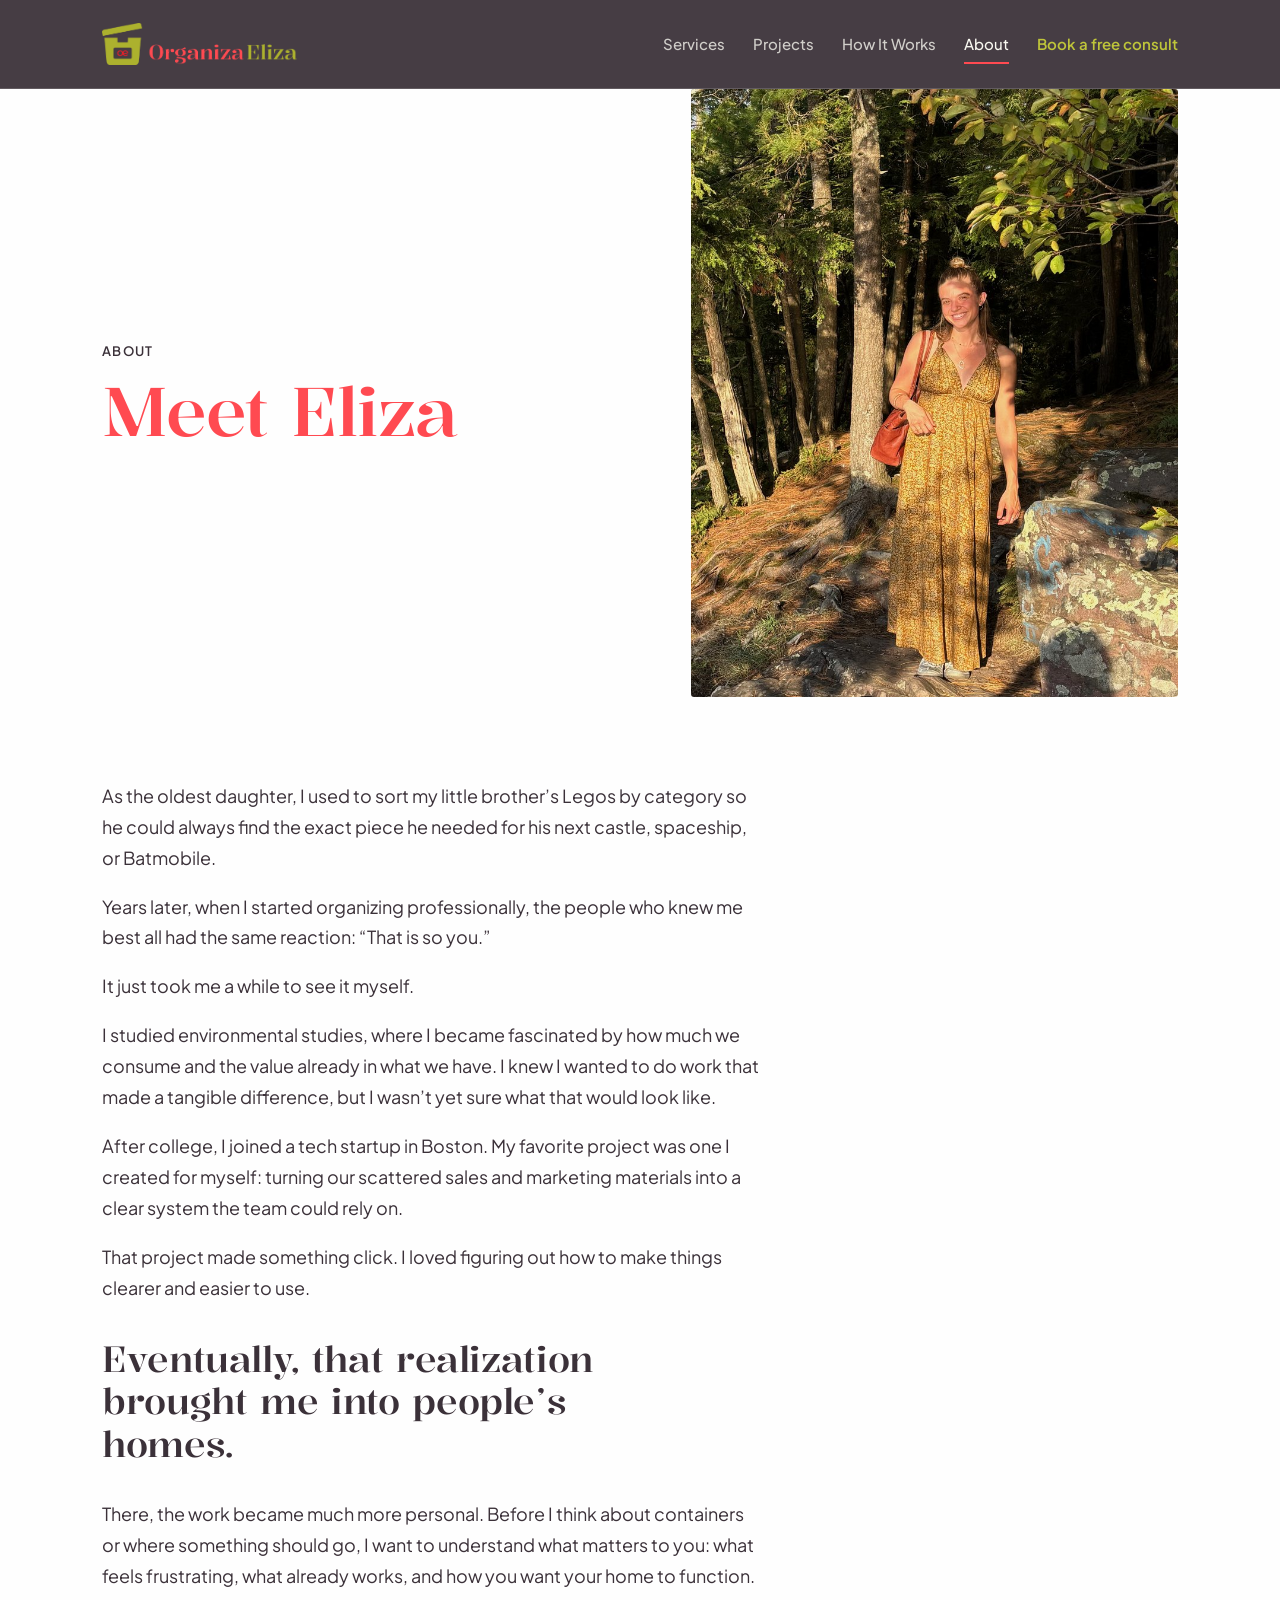
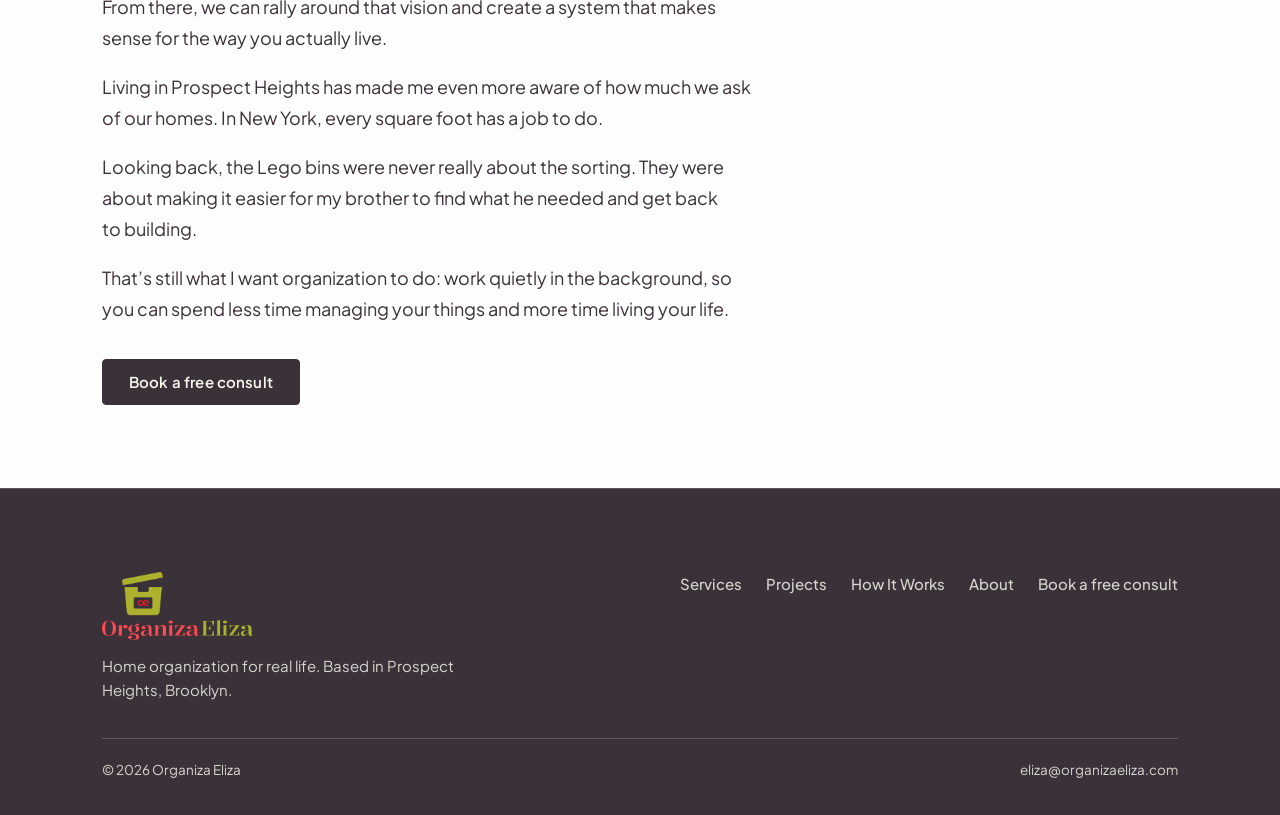
==== about.html @ d4660f4a "Add files via upload" ====
<!DOCTYPE html>
<html lang="en">
<head>
<meta charset="UTF-8">
<meta name="viewport" content="width=device-width, initial-scale=1.0">
<title>About Eliza · Organiza Eliza</title>
<meta name="description" content="The story behind Organiza Eliza, a Brooklyn organizer who helps homes feel easier to live in.">
<meta name="theme-color" content="#3b3139">
<link rel="icon" href="mark-color.png" type="image/png">
<link rel="preconnect" href="https://fonts.googleapis.com">
<link rel="preconnect" href="https://fonts.gstatic.com" crossorigin>
<link href="https://fonts.googleapis.com/css2?family=Kalnia:wght@100..700&family=Plus+Jakarta+Sans:wght@200..800&display=swap" rel="stylesheet">
<style>
*,*::before,*::after{box-sizing:border-box;margin:0;padding:0}
:root{
  /* ---------- PALETTE (Aug 2026 rebrand) ---------- */
  --white:#fefefe;                    /* main page background */
  --cream:#f9f9f1;                    /* text-heavy section bg; light text on dark */
  --plum:#3b3139;                     /* PRIMARY dark: nav, footer, bands, headings, body */
  --plum-2:#2c242a;                   /* darker plum, hovers */
  --forest:#2f4739;                   /* alternate dark, available - unused by default */
  --red:#ff4a51;                      /* accent: underlines, .h1 display, emphasis */
  --pea:#bfc53a;                      /* FILL ONLY - fails contrast as text on light */
  --ink:#3b3139;                      /* body text (same as plum) */
  --muted:rgba(59,49,57,0.70);        /* secondary text - 0.70 min to stay AA on white */
  --rule:rgba(59,49,57,0.14);
  --on-dark:#f9f9f1;                  /* text on plum/forest */
  --on-dark-soft:rgba(249,249,241,0.82);
  --slate:#6878A0;                    /* focus ring on light bg only - not a brand color */
  --nav-logo-h:clamp(32px,4.2vw,42px); --nav-bar-h:clamp(64px,7.5vw,88px); --footer-logo-h:clamp(56px,7vw,68px);
  /* type tokens */
  --font:'Plus Jakarta Sans','Helvetica Neue',Helvetica,Arial,sans-serif;
  --display:'Kalnia',Georgia,'Times New Roman',serif;
  --display-weight:500;
  /* grid + spacing */
  --maxw:1180px; --pad:clamp(26px,4.2vw,52px);
  --section:clamp(48px,6.5vw,88px); --measure:64ch;
  --edge:calc(max((100vw - 1180px)/2, 0px) + var(--pad));
  /* text-width hierarchy */
  --w-lede:740px; --w-body:660px; --w-pov:920px;
}
html{scroll-behavior:smooth;-webkit-text-size-adjust:100%}
body{background:var(--white);color:var(--ink);font-family:var(--font);font-weight:400;
  font-size:17px;line-height:1.6;-webkit-font-smoothing:antialiased}
img{max-width:100%;display:block}
a{color:inherit;text-decoration:none}
h1,h2,h3,h4{font-family:var(--display);color:var(--plum);font-weight:500;line-height:1.1}
strong{font-weight:600}
em{font-style:italic}

.wrap{width:100%;max-width:var(--maxw);margin:0 auto;padding:0 var(--pad)}

/* type scale */
.h1{font-family:var(--display);font-weight:500;color:var(--red);
  font-size:clamp(42px,5.4vw,68px);line-height:1.02;letter-spacing:-0.015em;text-wrap:balance}
.h2{font-family:var(--display);font-weight:500;color:var(--plum);
  font-size:clamp(30px,3.4vw,40px);line-height:1.08;letter-spacing:-0.01em;text-wrap:balance}
.h3{font-family:var(--display);font-weight:500;color:var(--plum);
  font-size:clamp(20px,1.8vw,23px);line-height:1.25}
.lead{font-family:var(--font);font-size:clamp(18px,1.8vw,21px);line-height:1.55;color:rgba(59,49,57,0.82)}
.body{font-size:17px;line-height:1.62}
.small{font-size:13.5px}
.muted{color:var(--muted)}
.kicker{font-family:var(--font);font-weight:600;font-size:13px;letter-spacing:0.1em;
  text-transform:uppercase;color:var(--plum)}
p+p{margin-top:14px}

/* sections + bands */
.sec{padding:var(--section) 0}
.sec-tight{padding:calc(var(--section)*0.6) 0}
.page-head{padding:calc(var(--section)*0.85) 0 0}
.page-head .h1{max-width:18ch;margin-bottom:16px}
.page-head p{max-width:var(--w-lede);color:rgba(59,49,57,0.82);text-wrap:pretty}
.lead{text-wrap:pretty}
.band-sand{background:var(--cream);color:var(--ink)}
.band-olive{background:var(--plum);color:var(--on-dark)}
.band-olive :is(h1,h2,h3,h4,.h1,.h2,.h3){color:var(--on-dark)}
.band-olive .kicker{color:var(--cream)}
.band-olive .lead,.band-olive p{color:var(--on-dark-soft)}
.rule{height:1px;background:var(--rule);border:0}
.sec-head{display:flex;justify-content:space-between;align-items:flex-end;gap:20px;flex-wrap:wrap;margin-bottom:28px}
.more{margin-top:28px}

/* buttons - one system */
.btn{display:inline-flex;align-items:center;justify-content:center;gap:.5em;
  background:var(--plum);color:var(--cream);font-family:var(--font);font-weight:600;font-size:15px;
  line-height:1;min-height:46px;padding:0 26px;border:1px solid var(--plum);border-radius:4px;
  letter-spacing:.01em;cursor:pointer;transition:background .18s ease,border-color .18s ease}
.btn:hover{background:var(--plum-2);border-color:var(--plum-2)}
.band-olive .btn{background:var(--cream);color:var(--plum);border-color:var(--cream)}
.band-olive .btn:hover{background:var(--pea);border-color:var(--pea)}

/* secondary links - one clear treatment */
.textlink,.arrow{display:inline-flex;align-items:center;gap:.4em;font-family:var(--font);font-weight:600;
  color:var(--plum);padding:6px 1px 3px;border-bottom:2px solid rgba(59,49,57,0.5);
  transition:border-color .18s ease,gap .18s ease}
.textlink:hover,.arrow:hover{border-bottom-color:var(--plum)}
.arrow:hover{gap:.62em}
.band-olive .textlink,.band-olive .arrow{color:var(--cream);border-bottom-color:rgba(249,249,241,0.65)}
.band-olive .textlink:hover,.band-olive .arrow:hover{border-bottom-color:var(--cream)}

/* focus states (not color-only) */
a:focus-visible,button:focus-visible,summary:focus-visible,.btn:focus-visible{
  outline:2px solid var(--slate);outline-offset:2px;border-radius:2px}
.site-header a:focus-visible,.site-header button:focus-visible{outline-color:var(--cream)}

/* header / nav */
.site-header{position:sticky;top:0;z-index:60;background:rgba(59,49,57,0.94);
  backdrop-filter:blur(8px);border-bottom:1px solid rgba(249,249,241,0.16);
  transition:box-shadow .25s ease,background-color .25s ease,border-color .25s ease}
.site-header.scrolled{background:rgba(59,49,57,0.99);border-bottom-color:rgba(249,249,241,0.24);
  box-shadow:0 1px 12px rgba(20,16,19,0.28)}
.nav-in{display:flex;align-items:center;justify-content:space-between;gap:20px;
  min-height:max(var(--nav-bar-h), calc(var(--nav-logo-h) + 20px));padding:10px var(--pad)}
.brand{display:flex;align-items:center;gap:11px}
.emark{display:block}
.brand .emark{height:24px;width:auto}
.brand .logo-lockup{display:block;height:var(--nav-logo-h);width:auto}
.brand-name{font-family:var(--font);font-weight:600;font-size:16px;letter-spacing:.01em;color:var(--ink)}
.nav{display:flex;align-items:center;gap:28px}
.nav a{font-family:var(--font);font-weight:500;font-size:15px;color:rgba(249,249,241,0.78);
  position:relative;padding:6px 0}
.nav a:hover{color:var(--cream)}
.nav a[aria-current="page"]{color:var(--cream)}
.nav a[aria-current="page"]::after{content:"";position:absolute;left:0;right:0;bottom:-2px;height:2px;background:var(--red)}
.nav .book{color:var(--pea);font-weight:600}
.nav .book:hover{text-decoration:underline;text-underline-offset:3px}
.nav-toggle{display:none;background:none;border:0;font-size:24px;line-height:1;color:var(--cream);
  cursor:pointer;width:44px;height:44px;align-items:center;justify-content:center}

/* footer */
.site-footer{background:var(--plum);color:var(--on-dark);padding:var(--section) 0 34px;
  border-top:1px solid rgba(249,249,241,0.18)}
.foot-top{display:flex;justify-content:space-between;gap:32px;flex-wrap:wrap;align-items:flex-start}
.foot-brand{display:flex;align-items:center;gap:12px}
.foot-brand .foot-logo{display:block;height:var(--footer-logo-h);width:auto}
.foot-brand .brand-name{color:var(--on-dark);font-size:18px}
.foot-tag{margin-top:14px;color:var(--on-dark-soft);font-size:15px;max-width:34ch}
.foot-links{display:flex;flex-wrap:wrap;gap:8px 24px}
.foot-links a{color:var(--on-dark-soft);font-size:15px;font-weight:500}
.foot-links a:hover{color:var(--white)}
.foot-bottom{display:flex;justify-content:space-between;gap:16px;flex-wrap:wrap;margin-top:36px;padding-top:20px;
  border-top:1px solid rgba(249,249,241,0.2);font-size:13.5px;color:var(--on-dark-soft)}

/* ---- hero (full-bleed image) ---- */
.hero{display:grid;grid-template-columns:1.05fr 0.95fr;align-items:stretch;gap:0}
.hero-copy{align-self:center;max-width:calc(490px + var(--edge));padding:clamp(44px,6vw,84px) clamp(28px,4vw,56px) clamp(44px,6vw,84px) var(--edge)}
.hero-copy .h1{margin-bottom:20px}
.hero-copy .lead{margin-bottom:28px;max-width:34ch}
.hero-actions{display:flex;align-items:center;gap:24px;flex-wrap:wrap;margin-bottom:26px}
.hero-media{position:relative;min-height:clamp(420px,50vw,600px);margin:0}
.hero-media img{position:absolute;inset:0;width:100%;height:100%;object-fit:cover;border-radius:0}
.hero-util{font-size:13.5px;color:var(--muted);letter-spacing:.01em}

/* ---- home services cards ---- */
.cards4{display:grid;grid-template-columns:repeat(4,1fr);gap:20px}
.cards4 .card{background:var(--cream);border-radius:4px;padding:24px 22px}
.cards4 .card h3{color:var(--plum);font-family:var(--font);font-weight:700;font-size:17px;line-height:1.25;margin-bottom:8px}
.cards4 .card p{font-size:14px;line-height:1.5;color:rgba(59,49,57,0.82)}
@media(max-width:820px){.cards4{grid-template-columns:1fr 1fr}}
@media(max-width:520px){.cards4{grid-template-columns:1fr}}

/* ---- POV ---- */
.pov-sec{padding:clamp(40px,5vw,62px) 0}
.pov-statement{font-family:var(--display);font-weight:500;color:var(--cream);
  font-size:clamp(20px,2.2vw,27px);line-height:1.32;letter-spacing:-0.01em;max-width:820px}
.pov-accent{font-family:var(--display);font-style:italic;font-weight:500;color:var(--red);
  font-size:clamp(23px,2.5vw,31px);line-height:1.15;letter-spacing:-0.01em;margin:clamp(15px,2vw,24px) 0}
.pov-body{margin-top:0;max-width:640px;color:var(--cream);font-size:clamp(15px,1.3vw,17px);line-height:1.55}
.band-olive .pov-statement,.band-olive .pov-body{color:var(--cream)}
.band-olive .pov-accent{color:var(--red)}
@media(max-width:640px){.pov-sec{padding:clamp(40px,10vw,52px) 0}}

/* ---- recent projects grid ---- */
.pgrid{display:grid;grid-template-columns:repeat(3,1fr);gap:24px}
.pgrid figure{margin:0}
.pgrid img{width:100%;aspect-ratio:1/1;object-fit:cover;border-radius:2px}
.pgrid figcaption{font-size:13px;color:var(--muted);margin-top:8px}
@media(max-width:560px){.pgrid{grid-template-columns:1fr;gap:16px}}

/* ---- process preview (thin rules, no cards) ---- */
.phases{display:grid;grid-template-columns:repeat(4,1fr);gap:24px}
.phase{border-top:1px solid var(--rule);padding-top:16px}
.phase .pnum{font-family:var(--display);font-size:30px;color:var(--plum);line-height:1;display:block;margin-bottom:10px}
.phase h3{font-family:var(--font);font-size:16px;font-weight:700;color:var(--ink);margin-bottom:6px}
.phase p{font-size:14px;color:rgba(59,49,57,0.78);line-height:1.5}
@media(max-width:820px){.phases{grid-template-columns:1fr 1fr;gap:28px}}
@media(max-width:520px){.phases{grid-template-columns:1fr}}

/* ---- about teaser (home) ---- */
.about-t{display:grid;grid-template-columns:0.85fr 1.15fr;gap:clamp(28px,4vw,52px);align-items:center}
.about-t .portrait img{width:100%;aspect-ratio:4/5;object-fit:cover;border-radius:2px}
@media(max-width:720px){.about-t{grid-template-columns:1fr;gap:24px}}

/* ---- testimonial marquee (float-by, hover/focus to pause) ---- */
.marquee{overflow:hidden;margin-top:22px}
.marquee-track{display:flex;width:max-content;animation:marquee 78s linear infinite;will-change:transform}
.marquee:hover .marquee-track,.marquee:focus-within .marquee-track,.marquee:focus .marquee-track{animation-play-state:paused}
@keyframes marquee{from{transform:translateX(0)}to{transform:translateX(-50%)}}
.tcard{flex:0 0 330px;width:330px;margin-right:20px;background:var(--white);border:1px solid rgba(59,49,57,0.08);border-radius:4px;padding:24px}
.tcard blockquote{font-family:var(--display);font-weight:500;color:var(--ink);font-size:18.5px;line-height:1.36;letter-spacing:-0.005em}
.tcard .who{margin-top:14px;font-family:var(--font);font-size:12.5px;font-weight:600;letter-spacing:.06em;text-transform:uppercase;color:rgba(59,49,57,0.74)}
.marquee:focus-visible{outline:2px solid var(--slate);outline-offset:2px}
@media (prefers-reduced-motion: reduce){.marquee{overflow-x:auto}.marquee-track{animation:none}}

/* ---- CTA finale ---- */
.finale{display:grid;grid-template-columns:1.2fr auto;gap:28px;align-items:center}
.finale .h2{margin:0;max-width:20ch}
.finale-side{justify-self:end}
@media(max-width:640px){.finale{grid-template-columns:1fr;gap:22px}.finale-side{justify-self:start}}

/* ---- how it works: one unified process (phase rows, thin rules, no cards, no step numbers) ---- */
.process{margin-top:8px}
.phase-row{display:grid;grid-template-columns:210px 1fr;gap:clamp(24px,4vw,60px);
  padding:clamp(30px,3.6vw,46px) 0;border-top:1px solid var(--rule)}
.phase-row:first-child{border-top:0;padding-top:clamp(4px,1vw,10px)}
.phase-n{display:block;font-family:var(--font);font-weight:600;font-size:12.5px;
  letter-spacing:.1em;text-transform:uppercase;color:var(--plum);margin-bottom:8px}
.phase-title{display:block;font-family:var(--display);font-weight:500;color:var(--plum);
  font-size:clamp(21px,1.9vw,25px);line-height:1.12;letter-spacing:-0.01em;text-wrap:balance}
.phase-steps{display:grid;grid-template-columns:1fr;gap:clamp(24px,3vw,38px);align-items:start}
.phase-steps.two{grid-template-columns:1fr 1fr;gap:clamp(24px,3vw,38px)}
.pstep h3{font-family:var(--font);font-size:19px;font-weight:700;color:var(--ink);margin-bottom:4px;line-height:1.28}
.pstep .sub{font-size:12.5px;font-weight:600;letter-spacing:.06em;text-transform:uppercase;color:var(--plum);margin:2px 0 12px}
.pstep p{color:rgba(59,49,57,0.82);font-size:16px;line-height:1.6;max-width:60ch;text-wrap:pretty}
.pstep p+p{margin-top:12px}
.pstep ul{margin:12px 0 0;padding:0}
.pstep ul li{list-style:none;padding:3px 0 3px 18px;position:relative;font-size:15.5px}
.pstep ul li::before{content:"";position:absolute;left:0;top:14px;width:8px;height:2px;background:var(--plum)}
@media(max-width:760px){
  .phase-row{grid-template-columns:1fr;gap:16px;padding:clamp(26px,7vw,34px) 0}
  .phase-steps.two{grid-template-columns:1fr;gap:26px}
}

/* ---- FAQ accordion ---- */
.faq{max-width:760px}
.faq details{border-top:1px solid var(--rule)}
.faq details:last-of-type{border-bottom:1px solid var(--rule)}
.faq summary{list-style:none;cursor:pointer;padding:20px 0;font-family:var(--font);font-weight:600;font-size:18px;
  color:var(--ink);display:flex;justify-content:space-between;align-items:center;gap:20px}
.faq summary::-webkit-details-marker{display:none}
.faq summary .pm{color:var(--plum);font-weight:400;font-size:24px;line-height:1;flex:0 0 auto;transition:transform .18s}
.faq details[open] summary .pm{transform:rotate(45deg)}
.faq .ans{color:rgba(59,49,57,0.82);padding:0 0 20px;max-width:64ch}
.faq .ans p+p{margin-top:12px}

/* ---- services page cards ---- */
.svc-cards{display:grid;grid-template-columns:1fr 1fr;gap:22px;align-items:start}
.scard{background:var(--cream);border-radius:4px;padding:clamp(24px,3vw,34px)}
.scard .scard-title{font-family:var(--display);color:var(--plum);font-weight:500;
  font-size:clamp(22px,2.2vw,26px);line-height:1.15;margin-bottom:10px}
.scard p{color:rgba(59,49,57,0.82);font-size:16px;line-height:1.55}
.roomcols{columns:2;column-gap:30px;margin-top:16px}
.roomcols li{list-style:none;font-size:15px;line-height:1.5;padding:3px 0 3px 16px;position:relative;break-inside:avoid;color:rgba(59,49,57,0.82)}
.roomcols li::before{content:"";position:absolute;left:0;top:13px;width:7px;height:2px;background:var(--plum)}
.rate-note{margin-top:36px;max-width:64ch;padding-top:22px;border-top:1px solid var(--rule);
  font-size:15px;line-height:1.6;color:var(--muted)}
.figure-wide{margin:0}
.figure-wide img{width:100%;aspect-ratio:16/9;object-fit:cover;border-radius:2px}
.figure-wide figcaption{font-size:13px;color:var(--muted);margin-top:8px}
@media(max-width:720px){.svc-cards{grid-template-columns:1fr}}

/* ---- about page (full-bleed portrait) ---- */
.about-hero{display:grid;grid-template-columns:1.05fr 0.95fr;align-items:center;gap:clamp(28px,4vw,52px);
  max-width:var(--maxw);margin:0 auto;padding:0 var(--pad)}
.about-hero .copy{align-self:center;max-width:520px;padding:clamp(36px,6vw,68px) 0}
.about-hero .pic{position:relative;min-height:0;aspect-ratio:4/5;border-radius:3px;overflow:hidden;margin:0;background:var(--cream)}
.about-hero .pic img{position:absolute;inset:0;width:100%;height:100%;object-fit:cover;object-position:center}
.story{max-width:var(--w-body)}
.story p{font-size:18px;line-height:1.72;color:var(--ink);text-wrap:pretty}
.story p+p{margin-top:18px}
.story .lede{font-size:20px;color:var(--ink)}
.story .pull{font-family:var(--display);font-weight:500;color:var(--plum);
  font-size:clamp(25px,3.2vw,36px);line-height:1.18;letter-spacing:-0.01em;margin:34px 0;max-width:22ch}
@media(max-width:760px){.about-hero{grid-template-columns:1fr;gap:22px}.about-hero .copy{order:1;padding:clamp(28px,7vw,44px) 0 0}.about-hero .pic{order:2;aspect-ratio:4/5;width:100%;max-width:440px;margin:0 auto}}

/* ---- gallery masonry + lightbox ---- */
.masonry{columns:3;column-gap:20px}
.masonry figure{margin:0 0 20px;break-inside:avoid}
.masonry .lb{display:block;width:100%;border:0;padding:0;margin:0;background:none;cursor:zoom-in;border-radius:2px;overflow:hidden}
.masonry img{width:100%;display:block;border-radius:2px}
.masonry figcaption{font-size:13px;color:var(--muted);margin-top:7px}
@media(max-width:900px){.masonry{columns:2}}
@media(max-width:560px){.masonry{columns:1}}
.lightbox{position:fixed;inset:0;z-index:100;background:rgba(28,23,27,0.92);
  display:none;align-items:center;justify-content:center;padding:clamp(16px,4vw,48px)}
.lightbox[open],.lightbox.is-open{display:flex}
.lightbox figure{margin:0;max-width:min(1000px,92vw);max-height:90vh;display:flex;flex-direction:column;gap:10px}
.lightbox img{max-width:100%;max-height:82vh;object-fit:contain;border-radius:2px}
.lightbox figcaption{color:var(--on-dark-soft);font-size:14px;text-align:center}
.lb-close{position:absolute;top:16px;right:18px;width:44px;height:44px;border-radius:999px;border:1px solid rgba(254,254,254,0.4);
  background:transparent;color:var(--white);font-size:22px;cursor:pointer;display:flex;align-items:center;justify-content:center}
.lb-close:hover{background:rgba(254,254,254,0.12)}

/* ---- booking ---- */
.book-wrap{display:grid;grid-template-columns:0.8fr 1.2fr;gap:clamp(28px,4vw,48px);align-items:start}
.book-expect ul{margin-top:18px;padding:0}
.book-expect li{list-style:none;padding:8px 0 8px 20px;position:relative;color:rgba(59,49,57,0.82)}
.book-expect li::before{content:"";position:absolute;left:0;top:19px;width:9px;height:2px;background:var(--plum)}
.cal{border:1px solid var(--rule);background:var(--white);padding:6px;border-radius:4px}
.cal iframe{width:100%;min-height:660px;border:0;display:block}
@media(max-width:820px){.book-wrap{grid-template-columns:1fr;gap:26px}}

/* ---- mobile nav ---- */
@media(max-width:860px){
  .nav-toggle{display:inline-flex}
  .nav{position:absolute;top:100%;left:0;right:0;background:var(--plum);border-bottom:1px solid rgba(249,249,241,0.18);
    flex-direction:column;align-items:flex-start;gap:0;padding:8px var(--pad) 18px;display:none}
  .nav.open{display:flex}
  .nav a{padding:13px 0;width:100%;font-size:16px}
  .nav a[aria-current="page"]::after{display:none}
  .hero{grid-template-columns:1fr}
  .hero-copy{order:1;padding:clamp(40px,8vw,56px) var(--pad) 8px}
  .hero-media{order:2;min-height:clamp(300px,70vw,420px)}
}

/* ---- reduced motion ---- */
@media (prefers-reduced-motion: reduce){
  html{scroll-behavior:auto}
  *,*::before,*::after{animation-duration:0.01ms!important;transition-duration:0.01ms!important}
}
</style>

<!-- theme tokens: loaded last so it overrides the inline fallback above -->
<link rel="stylesheet" href="theme.css">
</head>
<body><header class="site-header">
  <div class="wrap nav-in">
    <a href="index.html" class="brand" aria-label="Organiza Eliza, home"><img class="logo-lockup" src="logo-nav.png" width="3800" height="820" alt="" loading="eager"></a>
    <button class="nav-toggle" id="navToggle" aria-label="Menu" aria-expanded="false" aria-controls="navMenu">&#9776;</button>
    <nav class="nav" id="navMenu" aria-label="Primary"><a href="services.html">Services</a><a href="gallery.html">Projects</a><a href="how-it-works.html">How It Works</a><a href="about.html" aria-current="page">About</a><a href="schedule.html" class="book">Book a free consult</a></nav>
  </div>
</header><main>
<section class="about-hero">
  <div class="copy">
    <p class="kicker" style="margin-bottom:14px">About</p>
    <h1 class="h1">Meet Eliza</h1>
  </div>
  <figure class="pic"><img src="eliza.jpg" alt="Eliza, professional home organizer" decoding="async"></figure>
</section>

<section class="sec">
  <div class="wrap">
    <div class="story">
      <p>As the oldest daughter, I used to sort my little brother&rsquo;s Legos by category so he could always find the exact piece he needed for his next castle, spaceship, or Batmobile.</p>
      <p>Years later, when I started organizing professionally, the people who knew me best all had the same reaction: &ldquo;That is so you.&rdquo;</p>
      <p>It just took me a while to see it myself.</p>
      <p>I studied environmental studies, where I became fascinated by how much we consume and the value already in what we have. I knew I wanted to do work that made a tangible difference, but I wasn&rsquo;t yet sure what that would look like.</p>
      <p>After college, I joined a tech startup in Boston. My favorite project was one I created for myself: turning our scattered sales and marketing materials into a clear system the team could rely on.</p>
      <p>That project made something click. I loved figuring out how to make things clearer and easier to use.</p>
      <p class="pull">Eventually, that realization brought me into people&rsquo;s homes.</p>
      <p>There, the work became much more personal. Before I think about containers or where something should go, I want to understand what matters to you: what feels frustrating, what already works, and how you want your home to function. From there, we can rally around that vision and create a system that makes sense for the way you actually live.</p>
      <p>Living in Prospect Heights has made me even more aware of how much we ask of our homes. In New York, every square foot has a job to do.</p>
      <p>Looking back, the Lego bins were never really about the sorting. They were about making it easier for my brother to find what he needed and get back to building.</p>
      <p>That&rsquo;s still what I want organization to do: work quietly in the background, so you can spend less time managing your things and more time living your life.</p>
      <p style="margin-top:34px"><a class="btn" href="schedule.html">Book a free consult</a></p>
    </div>
  </div>
</section>
</main><footer class="site-footer">
  <div class="wrap">
    <div class="foot-top">
      <div>
        <div class="foot-brand"><img class="foot-logo" src="logo-color.png" alt="Organiza Eliza" width="1753" height="789"></div>
        <p class="foot-tag">Home organization for real life. Based in Prospect Heights, Brooklyn.</p>
      </div>
      <nav class="foot-links" aria-label="Footer"><a href="services.html">Services</a><a href="gallery.html">Projects</a><a href="how-it-works.html">How It Works</a><a href="about.html">About</a><a href="schedule.html">Book a free consult</a></nav>
    </div>
    <div class="foot-bottom">
      <span>&copy; 2026 Organiza Eliza</span>
      <span>eliza@organizaeliza.com</span>
    </div>
  </div>
</footer><script>
document.addEventListener('DOMContentLoaded',function(){
  /* header gains a hair of definition once you scroll */
  var hdr=document.querySelector('.site-header');
  if(hdr){var onScroll=function(){hdr.classList.toggle('scrolled',window.scrollY>6);};onScroll();window.addEventListener('scroll',onScroll,{passive:true});}
  /* mobile nav */
  var t=document.getElementById('navToggle'),n=document.getElementById('navMenu');
  if(t&&n){t.addEventListener('click',function(){var o=n.classList.toggle('open');t.setAttribute('aria-expanded',o?'true':'false');t.innerHTML=o?'&times;':'&#9776;';});
    n.querySelectorAll('a').forEach(function(a){a.addEventListener('click',function(){n.classList.remove('open');t.setAttribute('aria-expanded','false');t.innerHTML='&#9776;';});});}

  /* testimonial carousel */
  var car=document.querySelector('[data-carousel]');
  if(car){
    var slides=[].slice.call(car.querySelectorAll('.slide'));
    var dots=[].slice.call(car.querySelectorAll('.dot'));
    var i=0,timer=null;
    var reduce=window.matchMedia('(prefers-reduced-motion: reduce)').matches;
    function show(k){i=(k+slides.length)%slides.length;
      slides.forEach(function(s,x){s.classList.toggle('is-active',x===i);s.setAttribute('aria-hidden',x===i?'false':'true');});
      dots.forEach(function(d,x){d.setAttribute('aria-selected',x===i?'true':'false');});}
    function next(){show(i+1);} function prev(){show(i-1);}
    function start(){if(reduce)return; stop(); timer=setInterval(next,7000);}
    function stop(){if(timer){clearInterval(timer);timer=null;}}
    var pn=car.querySelector('.prev'),nx=car.querySelector('.next');
    if(pn)pn.addEventListener('click',function(){prev();start();});
    if(nx)nx.addEventListener('click',function(){next();start();});
    dots.forEach(function(d,x){d.addEventListener('click',function(){show(x);start();});});
    car.addEventListener('mouseenter',stop); car.addEventListener('mouseleave',start);
    car.addEventListener('focusin',stop); car.addEventListener('focusout',start);
    show(0); start();
  }

  /* gallery lightbox */
  var lb=document.getElementById('lightbox');
  if(lb){
    var lbImg=lb.querySelector('img'),lbCap=lb.querySelector('figcaption'),lastFocus=null;
    function open(src,alt,cap){lastFocus=document.activeElement;lbImg.src=src;lbImg.alt=alt;lbCap.textContent=cap;
      lb.classList.add('is-open');lb.querySelector('.lb-close').focus();document.body.style.overflow='hidden';}
    function close(){lb.classList.remove('is-open');document.body.style.overflow='';if(lastFocus)lastFocus.focus();}
    document.querySelectorAll('.masonry .lb').forEach(function(b){
      b.addEventListener('click',function(){var im=b.querySelector('img');
        open(im.getAttribute('src'),im.getAttribute('alt'),b.getAttribute('data-cap')||'');});});
    lb.addEventListener('click',function(e){if(e.target===lb||e.target.classList.contains('lb-close'))close();});
    document.addEventListener('keydown',function(e){if(e.key==='Escape'&&lb.classList.contains('is-open'))close();});
  }
});
</script></body></html>
---- theme.css ----
/* ============================================================
   Organiza Eliza — THEME
   ------------------------------------------------------------
   This is the ONE file to edit for colors, fonts, and spacing.
   Every page loads it last, so whatever you set here wins.

   Each page also has a copy of these values inlined as a
   fallback. You do NOT need to touch those — they only kick in
   if this file somehow fails to load.

   NOTE ON FONTS: changing --font or --display below swaps the
   font everywhere, BUT the font also has to be downloaded. If
   you switch to a font that isn't Plus Jakarta Sans or Kalnia,
   the Google Fonts <link> near the top of each page needs
   updating too. Ask me and I'll do it across all 6 pages.

   IF A FONT CHANGE "DOESN'T WORK" ON THE LIVE SITE: check a
   private/incognito window before changing any code. This file
   is cached aggressively, so an old copy can survive a normal
   reload. A font that renders on your phone but not your desktop
   is a cached desktop copy, not a broken site.
   ============================================================ */

:root{

  /* ---------- PALETTE (Aug 2026 rebrand) ----------
     Measured contrast against --white (#fefefe):
       plum   12.36  excellent, safe at any text size
       forest 10.00  excellent, safe at any text size
       red     3.28  LARGE TEXT ONLY (24px+). Not for body copy.
       pea     2.29  NEVER as text on a light background.
     Pea is a fill/graphic color. On plum it reaches 5.39 and is
     safe for text — that's why the nav CTA uses it.            */

  --white:   #fefefe;   /* main page background */
  --cream:   #f9f9f1;   /* text-heavy section bg; light text on dark */
  --plum:    #3b3139;   /* PRIMARY dark: nav, footer, bands, headings, body */
  --plum-2:  #2c242a;   /* darker plum, hover states */
  --forest:  #2f4739;   /* alternate dark — declared, not used by default.
                           Swap --plum to this value to retone the site. */
  --red:     #ff4a51;   /* accent: .h1 display, underlines, emphasis */
  --pea:     #bfc53a;   /* fills, icons, and text on dark ONLY */
  --ink:     #3b3139;   /* body text (same value as plum) */

  /* Secondary text. Kept at 0.70 minimum on purpose: plum is a
     lighter base than the old charcoal, so the previous 0.58
     would land at 3.48 and fail AA for body text. Don't lower. */
  --muted:   rgba(59,49,57,0.70);
  --rule:    rgba(59,49,57,0.14);

  /* text colors used on top of plum/forest backgrounds */
  --on-dark:      #f9f9f1;
  --on-dark-soft: rgba(249,249,241,0.82);

  /* Focus ring. Deliberately NOT a brand color — it must stay
     distinct from every fill so it's always visible. Slate is
     4.35 on white but only 2.84 on the plum nav, so the header
     overrides it to cream at the bottom of this file.          */
  --slate:   #6878A0;

  /* ---------- TYPE ---------- */
  /* --font    = body text
     --display = headings
     --display-weight = heading weight (Kalnia supports 100-700)

     Currently loaded via the Google Fonts <link> on each page:
       Kalnia            wght 100..700
       Plus Jakarta Sans wght 200..800  (roman only — the italic
                         axis was dropped, nothing uses <em>/<i>)
     If you raise --display-weight past 700, or start using
     italic body text, that link needs updating or the browser
     will synthesize it. Ask me and I'll do all 6 pages.         */
  --font:           'Plus Jakarta Sans',sans-serif;
  --display:        'Kalnia',serif;
  --display-weight: 500;

  /* ---------- LAYOUT + SPACING ---------- */
  --maxw:    1180px;                        /* max content width */
  --pad:     clamp(26px,4.2vw,52px);        /* side padding */
  --section: clamp(48px,6.5vw,88px);        /* vertical section rhythm */
  --measure: 64ch;
  --edge:    calc(max((100vw - 1180px)/2, 0px) + var(--pad));

  /* Logo sizing.
       nav    = logo-nav.png   horizontal lockup, aspect 4.63
       footer = logo-color.png stacked lockup,    aspect 2.22
     The two differ because a wide lockup needs less height to
     stay legible than a stacked one does.

     The bar height is its own token, so the two are independent:
     change --nav-logo-h and the bar keeps its height, change
     --nav-bar-h and the logo keeps its size. The bar will still
     grow if the logo ever exceeds it.

     Desktop lands at 42px logo in an 88px bar (23px clearance).
     Both clamps scale down on phones — 32px logo, 64px bar.     */
  --nav-logo-h:    clamp(32px,4.2vw,42px);
  --nav-bar-h:     clamp(64px,7.5vw,88px);
  --footer-logo-h: clamp(56px,7vw,68px);

  /* ---------- TEXT WIDTHS ---------- */
  /* short intros wider, body narrower, editorial widest */
  --w-lede: 740px;
  --w-body: 660px;
  --w-pov:  920px;

}

/* ============================================================
   HEADING WEIGHT
   Applies --display-weight to every element that uses the
   display font, so heading weight is editable from this file.
   .phase .pnum is deliberately left out — it has always
   rendered at the default 400 and is kept that way.
   ============================================================ */
h1, h2, h3, h4,
.h1, .h2, .h3,
.phase-title,
.pov-accent,
.pov-statement,
.scard .scard-title,
.story .pull,
.tcard blockquote {
  font-weight: var(--display-weight);
}

/* ============================================================
   FOCUS RING ON THE DARK HEADER
   Slate only reaches 2.84 against plum, below the 3.0 minimum
   for a visible focus indicator. Cream reaches 11.78.
   ============================================================ */
.site-header a:focus-visible,
.site-header button:focus-visible {
  outline-color: var(--cream);
}
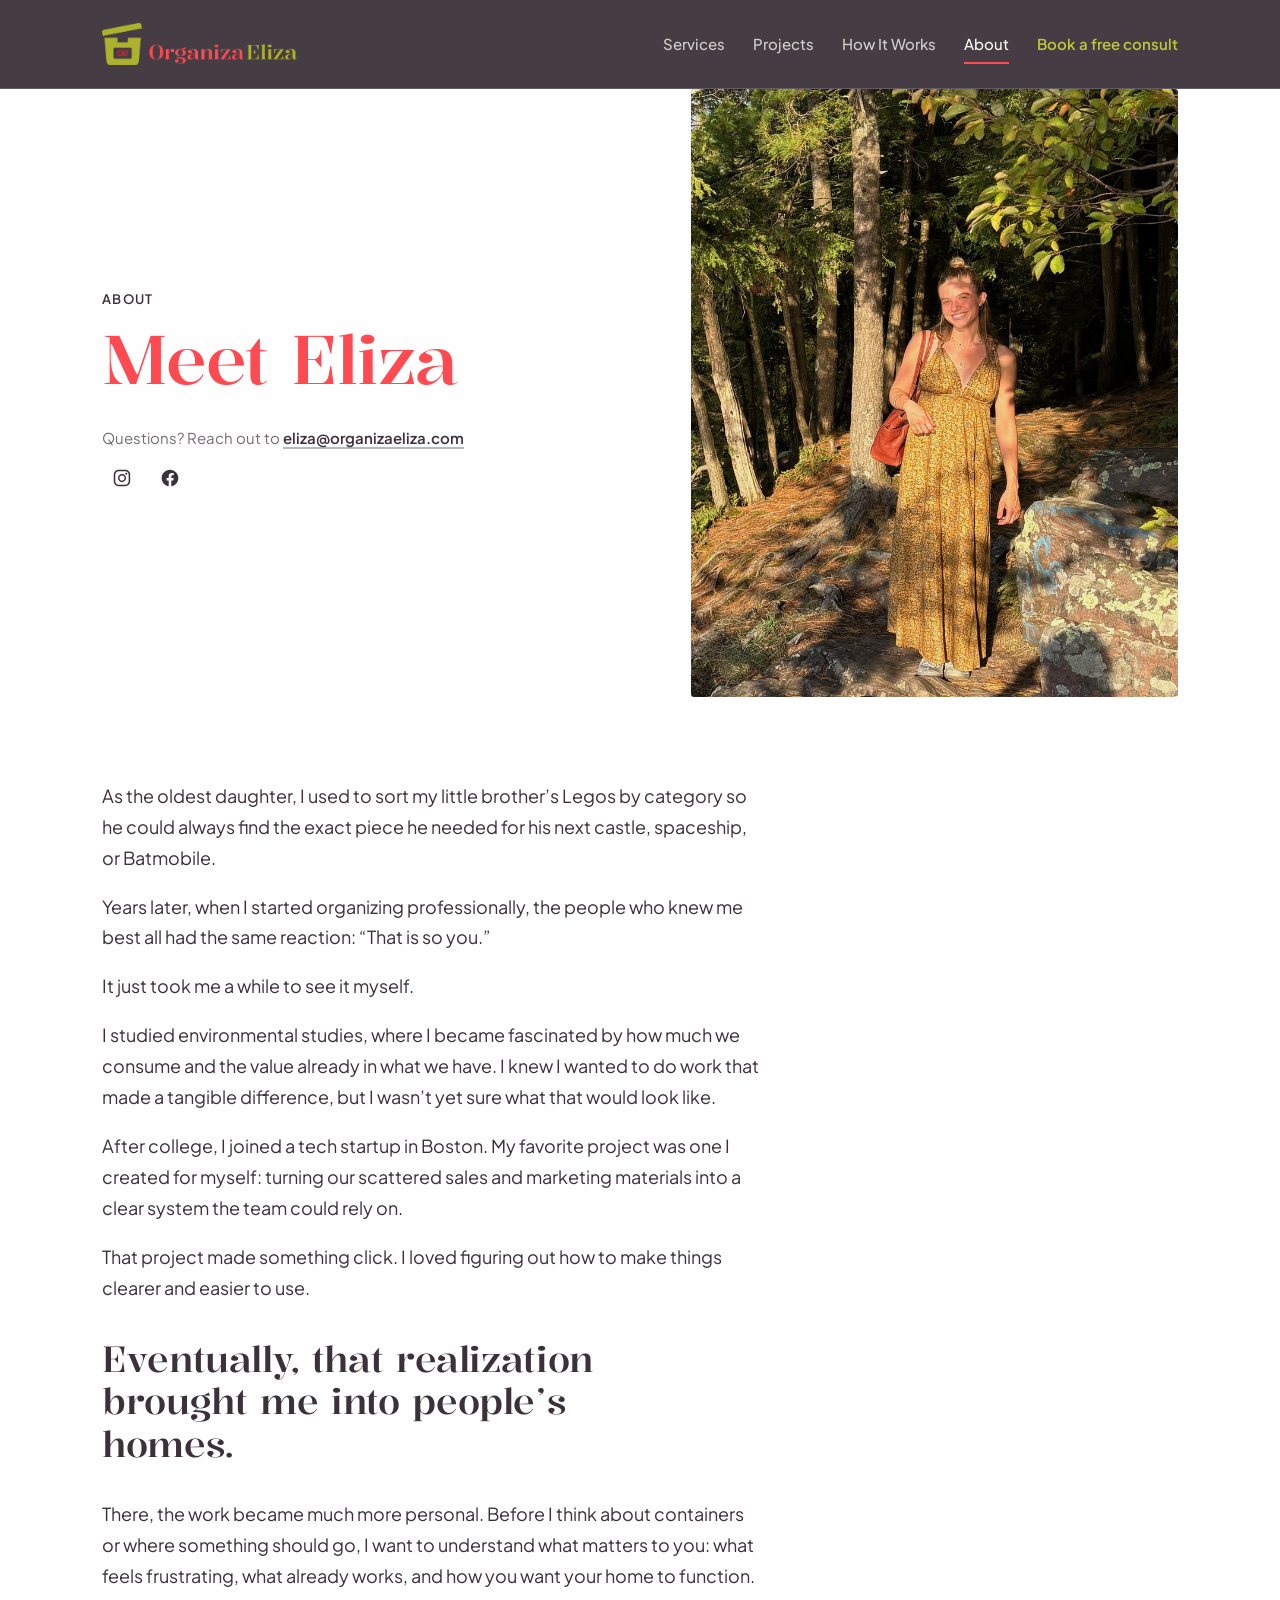
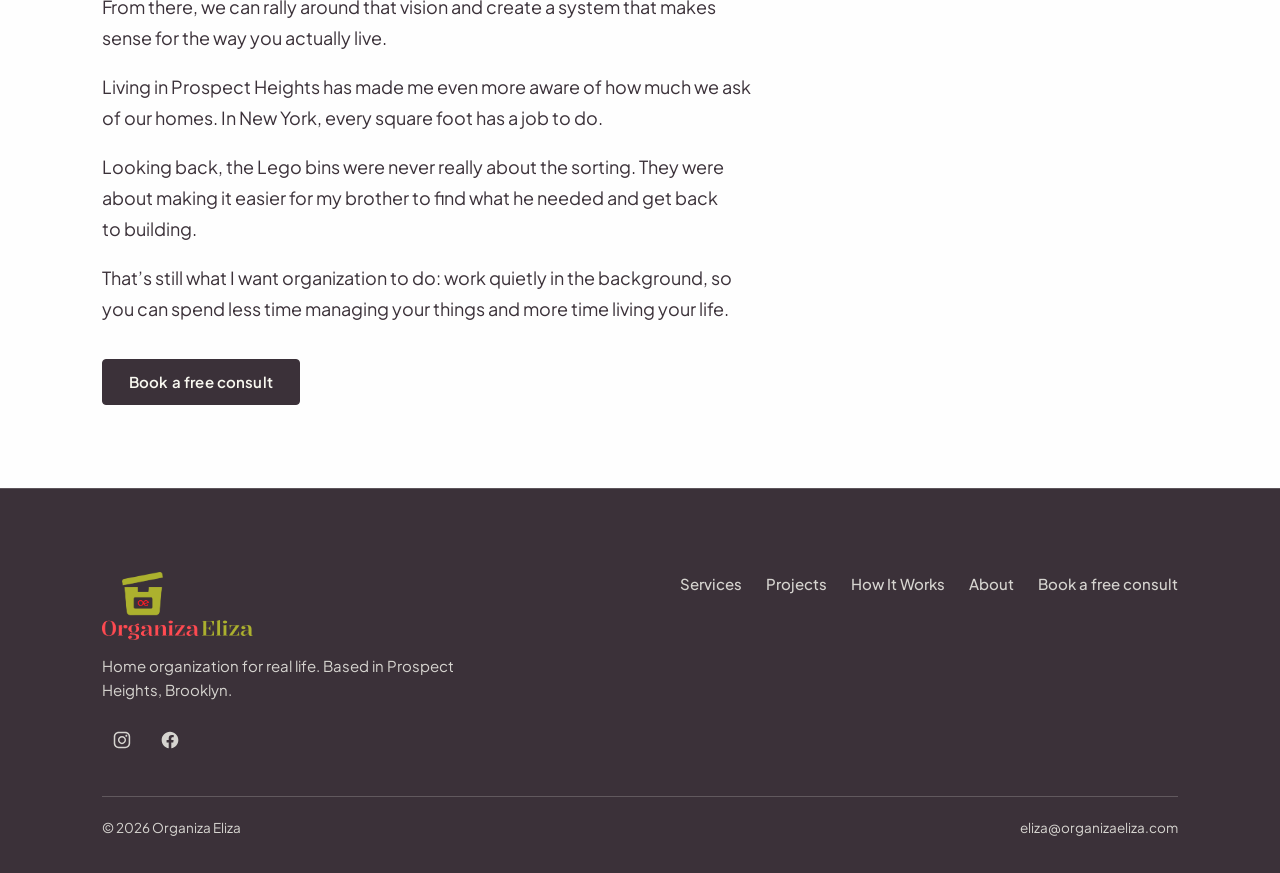
==== commit 54ee9348: "Add files via upload" ====
--- a/about.html
+++ b/about.html
@@ -139,6 +139,19 @@
 .foot-links{display:flex;flex-wrap:wrap;gap:8px 24px}
 .foot-links a{color:var(--on-dark-soft);font-size:15px;font-weight:500}
 .foot-links a:hover{color:var(--white)}
+/* social icons - inline SVG so fill:currentColor adapts to light and dark backgrounds */
+.social{display:flex;align-items:center;gap:8px;list-style:none;margin:0;padding:0}
+.social a{display:inline-flex;align-items:center;justify-content:center;width:40px;height:40px;
+  border-radius:999px;color:var(--plum);transition:color .18s ease,background-color .18s ease}
+.social a:hover{color:var(--red);background:rgba(59,49,57,0.07)}
+.social svg{display:block;width:20px;height:20px}
+.social .ig svg{width:22px;height:22px}
+.site-footer .social{margin-top:18px}
+.site-footer .social a{color:var(--on-dark-soft)}
+.site-footer .social a:hover{color:var(--white);background:rgba(249,249,241,0.12)}
+.about-contact{margin-top:18px;font-size:15px;color:var(--muted)}
+.about-contact a{color:var(--plum);font-weight:600;border-bottom:2px solid rgba(59,49,57,0.35)}
+.about-contact a:hover{border-bottom-color:var(--red);color:var(--red)}
 .foot-bottom{display:flex;justify-content:space-between;gap:16px;flex-wrap:wrap;margin-top:36px;padding-top:20px;
   border-top:1px solid rgba(249,249,241,0.2);font-size:13.5px;color:var(--on-dark-soft)}
 
@@ -335,6 +348,8 @@
   <div class="copy">
     <p class="kicker" style="margin-bottom:14px">About</p>
     <h1 class="h1">Meet Eliza</h1>
+    <p class="about-contact" style="padding-top:1em; padding-bottom:0.5em">Questions? Reach out to <a href="mailto:eliza@organizaeliza.com">eliza@organizaeliza.com</a></p>
+    <ul class="social"><li><a class="ig" href="https://www.instagram.com/organiza.eliza/" target="_blank" rel="noopener noreferrer" aria-label="Organiza Eliza on Instagram (opens in a new tab)"><svg viewBox="0 0 32 32" fill="currentColor" aria-hidden="true" focusable="false"><path d="M22.3,8.4c-0.8,0-1.4,0.6-1.4,1.4c0,0.8,0.6,1.4,1.4,1.4c0.8,0,1.4-0.6,1.4-1.4C23.7,9,23.1,8.4,22.3,8.4z"/><path d="M16,10.2c-3.3,0-5.9,2.7-5.9,5.9s2.7,5.9,5.9,5.9s5.9-2.7,5.9-5.9S19.3,10.2,16,10.2z M16,19.9c-2.1,0-3.8-1.7-3.8-3.8c0-2.1,1.7-3.8,3.8-3.8c2.1,0,3.8,1.7,3.8,3.8C19.8,18.2,18.1,19.9,16,19.9z"/><path d="M20.8,4h-9.5C7.2,4,4,7.2,4,11.2v9.5c0,4,3.2,7.2,7.2,7.2h9.5c4,0,7.2-3.2,7.2-7.2v-9.5C28,7.2,24.8,4,20.8,4z M25.7,20.8c0,2.7-2.2,5-5,5h-9.5c-2.7,0-5-2.2-5-5v-9.5c0-2.7,2.2-5,5-5h9.5c2.7,0,5,2.2,5,5V20.8z"/></svg></a></li><li><a class="fb" href="https://www.facebook.com/profile.php?id=61586166171385" target="_blank" rel="noopener noreferrer" aria-label="Organiza Eliza on Facebook (opens in a new tab)"><svg viewBox="0 0 24 24" fill="currentColor" aria-hidden="true" focusable="false"><path d="M12 2.03998C6.5 2.03998 2 6.52998 2 12.06C2 17.06 5.66 21.21 10.44 21.96V14.96H7.9V12.06H10.44V9.84998C10.44 7.33998 11.93 5.95998 14.22 5.95998C15.31 5.95998 16.45 6.14998 16.45 6.14998V8.61998H15.19C13.95 8.61998 13.56 9.38998 13.56 10.18V12.06H16.34L15.89 14.96H13.56V21.96C15.9164 21.5878 18.0622 20.3855 19.6099 18.57C21.1576 16.7546 22.0054 14.4456 22 12.06C22 6.52998 17.5 2.03998 12 2.03998Z"/></svg></a></li></ul>
   </div>
   <figure class="pic"><img src="eliza.jpg" alt="Eliza, professional home organizer" decoding="async"></figure>
 </section>
@@ -363,12 +378,13 @@
       <div>
         <div class="foot-brand"><img class="foot-logo" src="logo-color.png" alt="Organiza Eliza" width="1753" height="789"></div>
         <p class="foot-tag">Home organization for real life. Based in Prospect Heights, Brooklyn.</p>
+        <ul class="social"><li><a class="ig" href="https://www.instagram.com/organiza.eliza/" target="_blank" rel="noopener noreferrer" aria-label="Organiza Eliza on Instagram (opens in a new tab)"><svg viewBox="0 0 32 32" fill="currentColor" aria-hidden="true" focusable="false"><path d="M22.3,8.4c-0.8,0-1.4,0.6-1.4,1.4c0,0.8,0.6,1.4,1.4,1.4c0.8,0,1.4-0.6,1.4-1.4C23.7,9,23.1,8.4,22.3,8.4z"/><path d="M16,10.2c-3.3,0-5.9,2.7-5.9,5.9s2.7,5.9,5.9,5.9s5.9-2.7,5.9-5.9S19.3,10.2,16,10.2z M16,19.9c-2.1,0-3.8-1.7-3.8-3.8c0-2.1,1.7-3.8,3.8-3.8c2.1,0,3.8,1.7,3.8,3.8C19.8,18.2,18.1,19.9,16,19.9z"/><path d="M20.8,4h-9.5C7.2,4,4,7.2,4,11.2v9.5c0,4,3.2,7.2,7.2,7.2h9.5c4,0,7.2-3.2,7.2-7.2v-9.5C28,7.2,24.8,4,20.8,4z M25.7,20.8c0,2.7-2.2,5-5,5h-9.5c-2.7,0-5-2.2-5-5v-9.5c0-2.7,2.2-5,5-5h9.5c2.7,0,5,2.2,5,5V20.8z"/></svg></a></li><li><a class="fb" href="https://www.facebook.com/profile.php?id=61586166171385" target="_blank" rel="noopener noreferrer" aria-label="Organiza Eliza on Facebook (opens in a new tab)"><svg viewBox="0 0 24 24" fill="currentColor" aria-hidden="true" focusable="false"><path d="M12 2.03998C6.5 2.03998 2 6.52998 2 12.06C2 17.06 5.66 21.21 10.44 21.96V14.96H7.9V12.06H10.44V9.84998C10.44 7.33998 11.93 5.95998 14.22 5.95998C15.31 5.95998 16.45 6.14998 16.45 6.14998V8.61998H15.19C13.95 8.61998 13.56 9.38998 13.56 10.18V12.06H16.34L15.89 14.96H13.56V21.96C15.9164 21.5878 18.0622 20.3855 19.6099 18.57C21.1576 16.7546 22.0054 14.4456 22 12.06C22 6.52998 17.5 2.03998 12 2.03998Z"/></svg></a></li></ul>
       </div>
       <nav class="foot-links" aria-label="Footer"><a href="services.html">Services</a><a href="gallery.html">Projects</a><a href="how-it-works.html">How It Works</a><a href="about.html">About</a><a href="schedule.html">Book a free consult</a></nav>
     </div>
     <div class="foot-bottom">
       <span>&copy; 2026 Organiza Eliza</span>
-      <span>eliza@organizaeliza.com</span>
+      <span><a href="mailto:eliza@organizaeliza.com">eliza@organizaeliza.com</a></span>
     </div>
   </div>
 </footer><script>
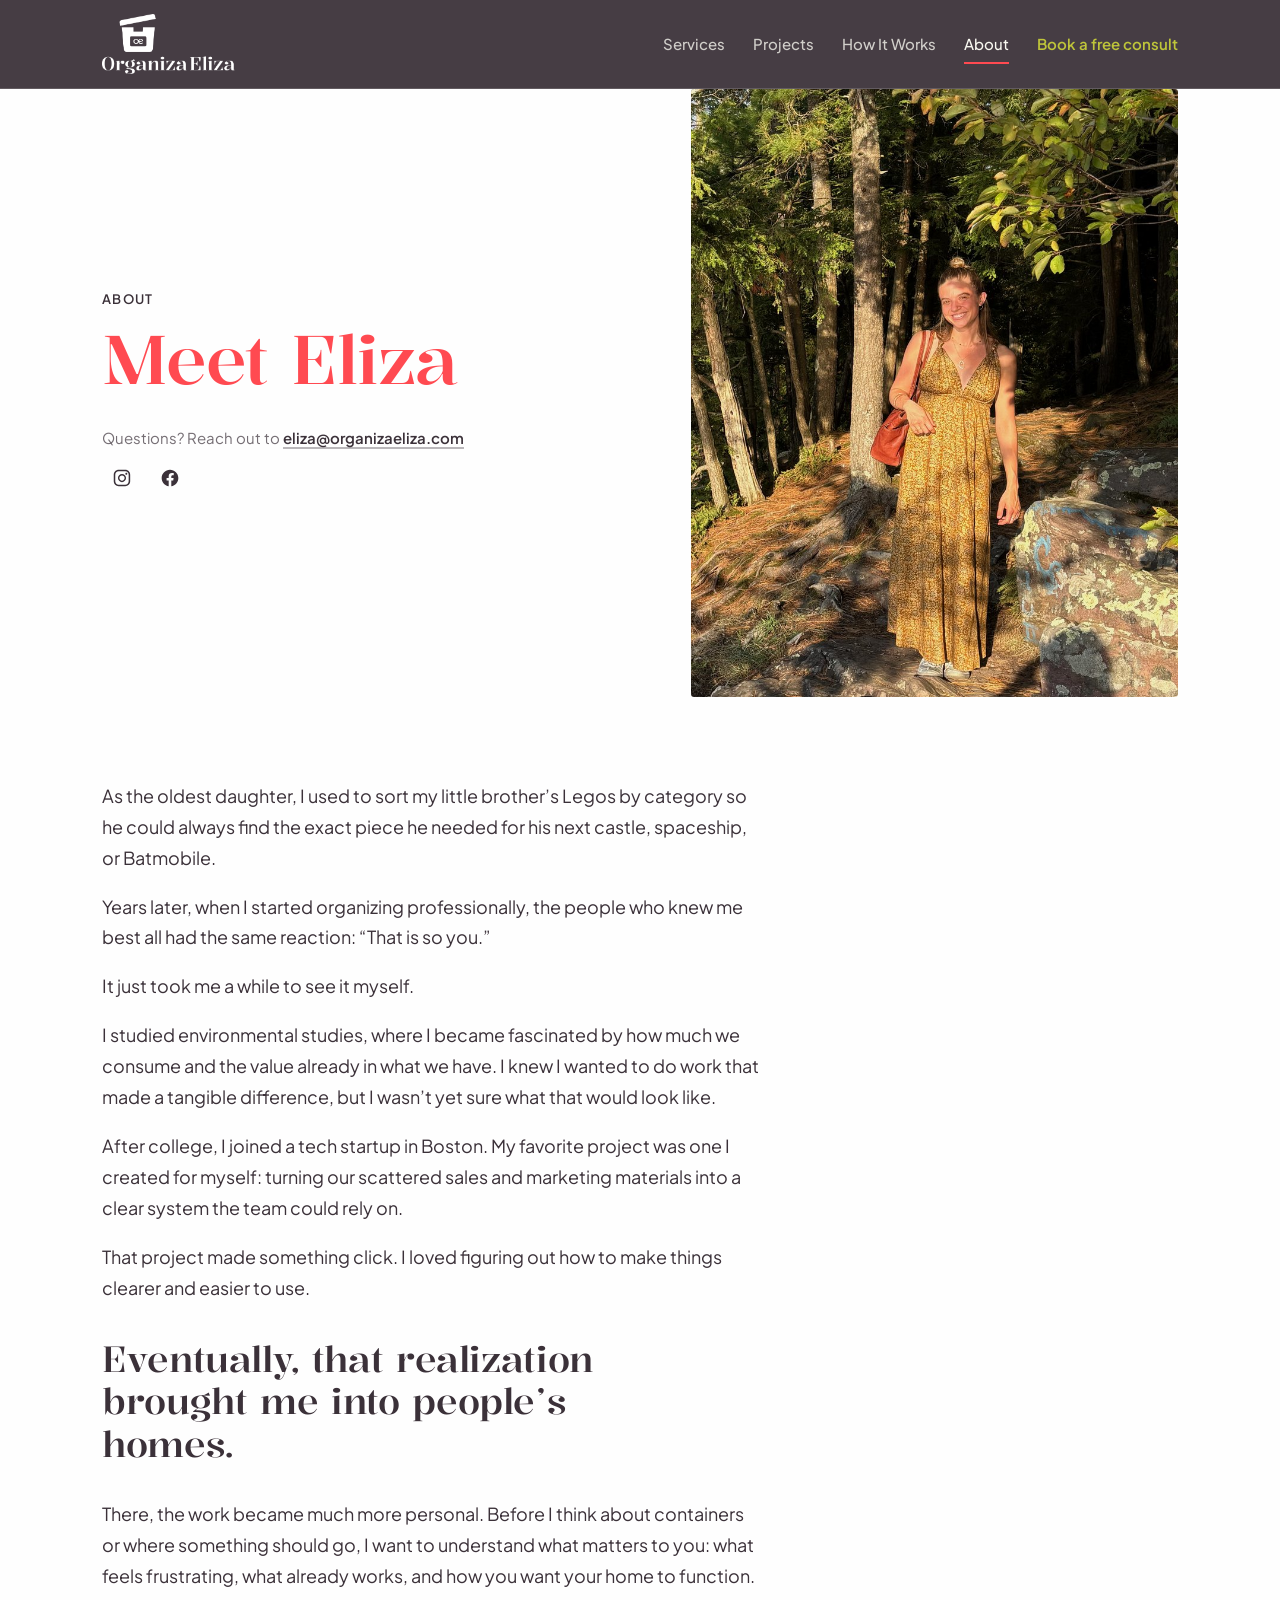
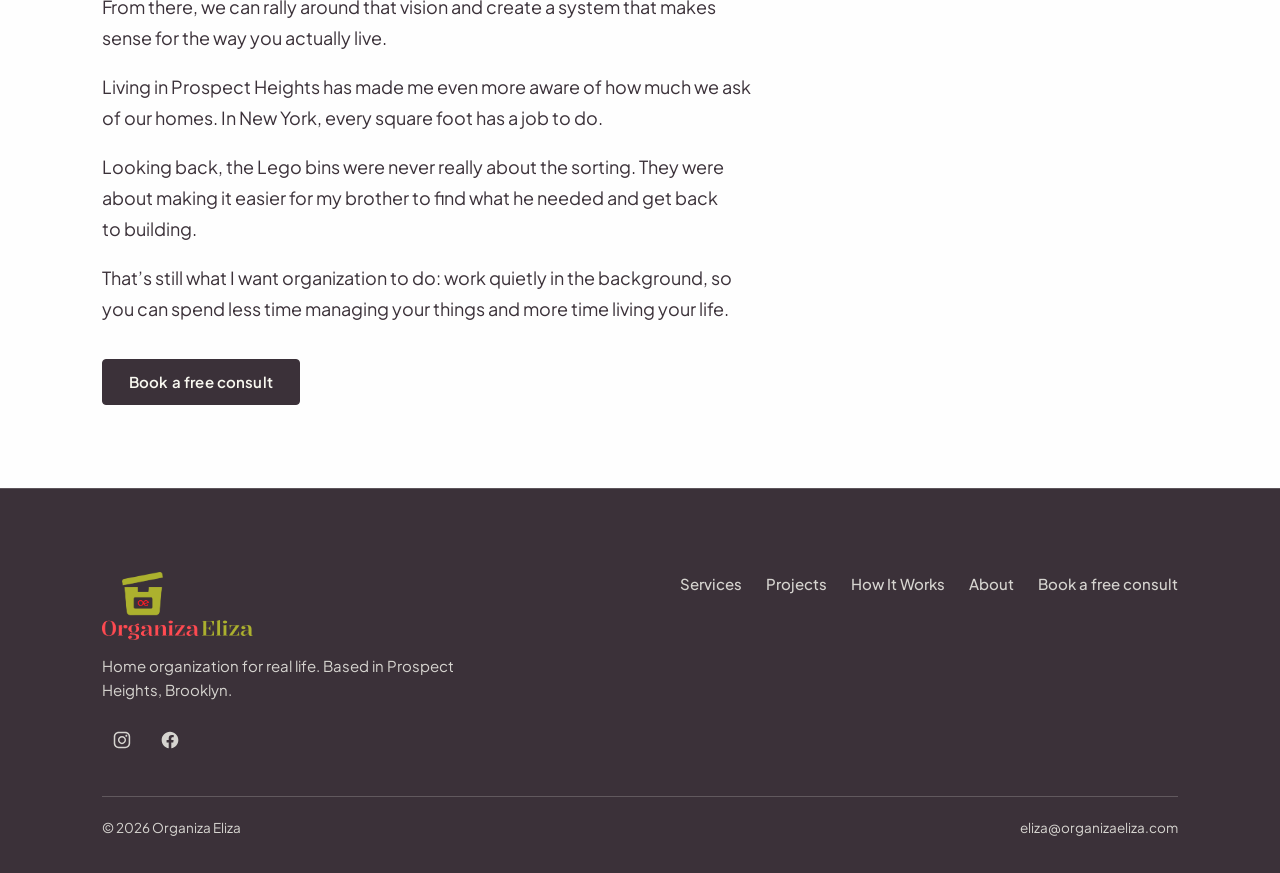
==== commit e15a8558: "Add files via upload" ====
--- a/about.html
+++ b/about.html
@@ -19,15 +19,15 @@
   --plum:#3b3139;                     /* PRIMARY dark: nav, footer, bands, headings, body */
   --plum-2:#2c242a;                   /* darker plum, hovers */
   --forest:#2f4739;                   /* alternate dark, available - unused by default */
-  --red:#ff4a51;                      /* accent: underlines, .h1 display, emphasis */
-  --pea:#bfc53a;                      /* FILL ONLY - fails contrast as text on light */
+  --red:#ff4a51; --red-text:#d63038;                      /* accent: underlines, .h1 display, emphasis */
+  --pea:#bfc53a; --card-1:#c4cb58; --card-2:#cfd397; --card-3:#afb87f; --card-4:#c7d07e; --ink-strong:#241d22;                      /* FILL ONLY - fails contrast as text on light */
   --ink:#3b3139;                      /* body text (same as plum) */
   --muted:rgba(59,49,57,0.70);        /* secondary text - 0.70 min to stay AA on white */
   --rule:rgba(59,49,57,0.14);
   --on-dark:#f9f9f1;                  /* text on plum/forest */
   --on-dark-soft:rgba(249,249,241,0.82);
   --slate:#6878A0;                    /* focus ring on light bg only - not a brand color */
-  --nav-logo-h:clamp(32px,4.2vw,42px); --nav-bar-h:clamp(64px,7.5vw,88px); --footer-logo-h:clamp(56px,7vw,68px);
+  --nav-logo-h:clamp(48px,4.7vw,60px); --nav-bar-h:clamp(72px,7.5vw,88px); --footer-logo-h:clamp(56px,7vw,68px);
   /* type tokens */
   --font:'Plus Jakarta Sans','Helvetica Neue',Helvetica,Arial,sans-serif;
   --display:'Kalnia',Georgia,'Times New Roman',serif;
@@ -151,7 +151,7 @@
 .site-footer .social a:hover{color:var(--white);background:rgba(249,249,241,0.12)}
 .about-contact{margin-top:18px;font-size:15px;color:var(--muted)}
 .about-contact a{color:var(--plum);font-weight:600;border-bottom:2px solid rgba(59,49,57,0.35)}
-.about-contact a:hover{border-bottom-color:var(--red);color:var(--red)}
+.about-contact a:hover{border-bottom-color:var(--red-text);color:var(--red-text)}
 .foot-bottom{display:flex;justify-content:space-between;gap:16px;flex-wrap:wrap;margin-top:36px;padding-top:20px;
   border-top:1px solid rgba(249,249,241,0.2);font-size:13.5px;color:var(--on-dark-soft)}
 
@@ -169,7 +169,7 @@
 .cards4{display:grid;grid-template-columns:repeat(4,1fr);gap:20px}
 .cards4 .card{background:var(--cream);border-radius:4px;padding:24px 22px}
 .cards4 .card h3{color:var(--plum);font-family:var(--font);font-weight:700;font-size:17px;line-height:1.25;margin-bottom:8px}
-.cards4 .card p{font-size:14px;line-height:1.5;color:rgba(59,49,57,0.82)}
+.cards4 .card p{font-size:14px;line-height:1.5;color:var(--ink)}
 @media(max-width:820px){.cards4{grid-template-columns:1fr 1fr}}
 @media(max-width:520px){.cards4{grid-template-columns:1fr}}
 
@@ -262,9 +262,9 @@
 .scard{background:var(--cream);border-radius:4px;padding:clamp(24px,3vw,34px)}
 .scard .scard-title{font-family:var(--display);color:var(--plum);font-weight:500;
   font-size:clamp(22px,2.2vw,26px);line-height:1.15;margin-bottom:10px}
-.scard p{color:rgba(59,49,57,0.82);font-size:16px;line-height:1.55}
+.scard p{color:var(--ink);font-size:16px;line-height:1.55}
 .roomcols{columns:2;column-gap:30px;margin-top:16px}
-.roomcols li{list-style:none;font-size:15px;line-height:1.5;padding:3px 0 3px 16px;position:relative;break-inside:avoid;color:rgba(59,49,57,0.82)}
+.roomcols li{list-style:none;font-size:15px;line-height:1.5;padding:3px 0 3px 16px;position:relative;break-inside:avoid;color:var(--ink)}
 .roomcols li::before{content:"";position:absolute;left:0;top:13px;width:7px;height:2px;background:var(--plum)}
 .rate-note{margin-top:36px;max-width:64ch;padding-top:22px;border-top:1px solid var(--rule);
   font-size:15px;line-height:1.6;color:var(--muted)}
@@ -339,7 +339,7 @@
 </head>
 <body><header class="site-header">
   <div class="wrap nav-in">
-    <a href="index.html" class="brand" aria-label="Organiza Eliza, home"><img class="logo-lockup" src="logo-nav.png" width="3800" height="820" alt="" loading="eager"></a>
+    <a href="index.html" class="brand" aria-label="Organiza Eliza, home"><img class="logo-lockup" src="logo-white.png" width="1753" height="789" alt="" loading="eager"></a>
     <button class="nav-toggle" id="navToggle" aria-label="Menu" aria-expanded="false" aria-controls="navMenu">&#9776;</button>
     <nav class="nav" id="navMenu" aria-label="Primary"><a href="services.html">Services</a><a href="gallery.html">Projects</a><a href="how-it-works.html">How It Works</a><a href="about.html" aria-current="page">About</a><a href="schedule.html" class="book">Book a free consult</a></nav>
   </div>
--- a/theme.css
+++ b/theme.css
@@ -39,7 +39,38 @@
   --forest:  #2f4739;   /* alternate dark — declared, not used by default.
                            Swap --plum to this value to retone the site. */
   --red:     #ff4a51;   /* accent: .h1 display, underlines, emphasis */
+
+  /* Red for SMALL red text on LIGHT backgrounds. --red above is only
+     3.28 on white — fine for the .h1 (42px+), the 2px nav underline
+     and icon hovers (graphics need 3.0), but short of the 4.5 that
+     15px text requires. Currently used only by the About contact
+     link hover. Do NOT use on the plum nav or band — a darker red on
+     a dark background goes the wrong way; keep --red there.        */
+  --red-text: #d63038;
   --pea:     #bfc53a;   /* fills, icons, and text on dark ONLY */
+
+  /* Service card fills (index + services). Same service = same color
+     on both pages, assigned by card order:
+       1 Whole-home organization   2 Moving support
+       3 Life transitions          4 Paper & digital
+     These are LIGHT on purpose. Card text is solid --ink; measured
+     contrast is 7.14 / 7.97 / 7.84 / 7.57, all passing AA.
+     WARNING: white text does NOT work on these — they are far too
+     light (1.6-2.3). And darkening them enough for white text makes
+     all four collapse into near-identical olives, because this
+     palette varies by lightness, not hue. Keep dark text here.     */
+  --card-1:  #c4cb58;   /* chartreuse */
+  --card-2:  #cfd397;   /* pale sage */
+  --card-3:  #afb87f;   /* muted olive-sage */
+  --card-4:  #c7d07e;   /* pale yellow-green */
+
+  /* Card 3 (Life transitions) is the most desaturated green in the
+     set, so plum on it reads muddy. This darker ink lifts it from
+     5.93 to 7.84, in line with the other three cards.
+     NOTE: darkening the CARD instead would backfire — it is already
+     mid-tone, so a darker green closes the gap to the text
+     (5.51 -> 4.65 -> 3.89). Change the ink, not the fill.         */
+  --ink-strong: #241d22;
   --ink:     #3b3139;   /* body text (same value as plum) */
 
   /* Secondary text. Kept at 0.70 minimum on purpose: plum is a
@@ -82,7 +113,7 @@
   --edge:    calc(max((100vw - 1180px)/2, 0px) + var(--pad));
 
   /* Logo sizing.
-       nav    = logo-nav.png   horizontal lockup, aspect 4.63
+       nav    = logo-white.png stacked lockup,    aspect 2.22
        footer = logo-color.png stacked lockup,    aspect 2.22
      The two differ because a wide lockup needs less height to
      stay legible than a stacked one does.
@@ -92,10 +123,11 @@
      --nav-bar-h and the logo keeps its size. The bar will still
      grow if the logo ever exceeds it.
 
-     Desktop lands at 42px logo in an 88px bar (23px clearance).
-     Both clamps scale down on phones — 32px logo, 64px bar.     */
-  --nav-logo-h:    clamp(32px,4.2vw,42px);
-  --nav-bar-h:     clamp(64px,7.5vw,88px);
+     Desktop lands at 60px logo in an 88px bar (14px clearance).
+     Phones get 48px logo in a 72px bar. The stacked lockup needs
+     more height than the old horizontal one to stay legible.    */
+  --nav-logo-h:    clamp(48px,4.7vw,60px);
+  --nav-bar-h:     clamp(72px,7.5vw,88px);
   --footer-logo-h: clamp(56px,7vw,68px);
 
   /* ---------- TEXT WIDTHS ---------- */
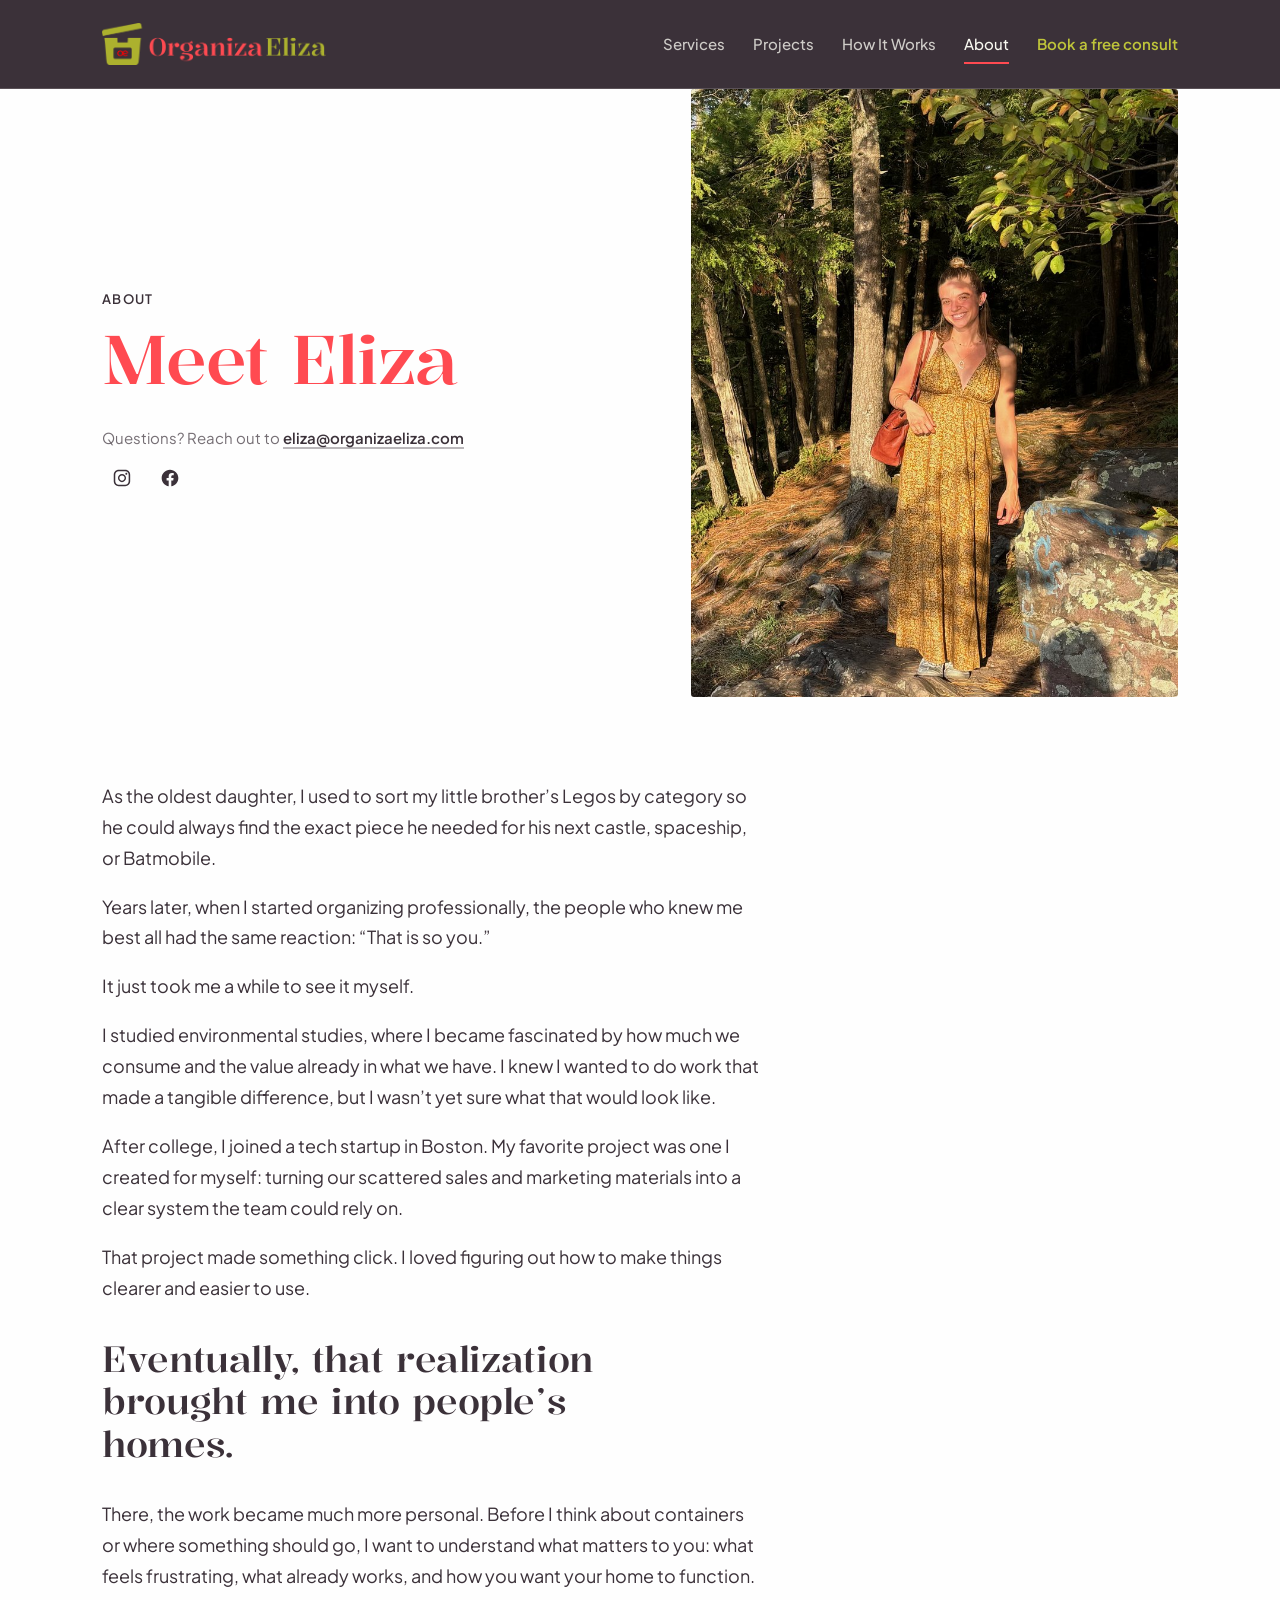
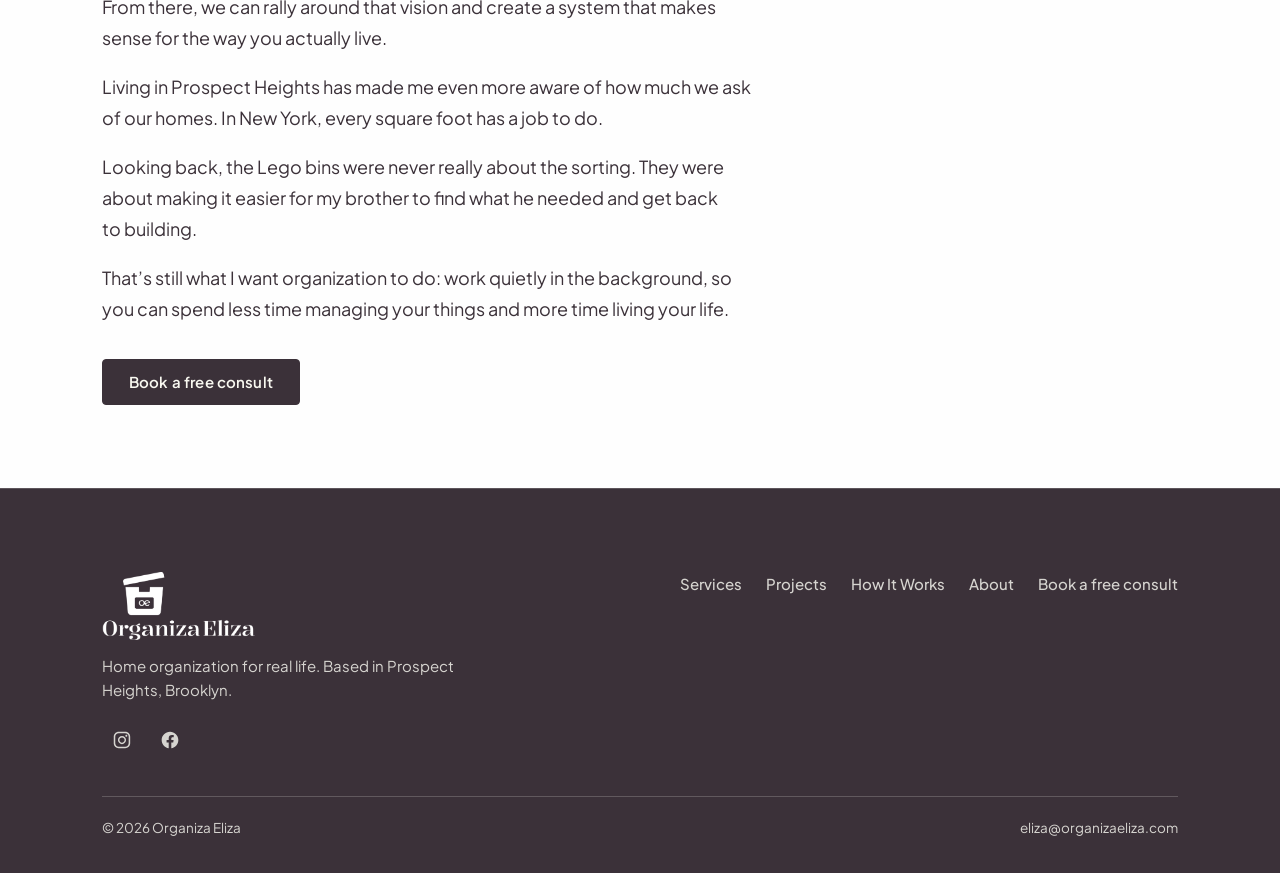
==== commit c30441f3: "Add files via upload" ====
--- a/about.html
+++ b/about.html
@@ -20,14 +20,14 @@
   --plum-2:#2c242a;                   /* darker plum, hovers */
   --forest:#2f4739;                   /* alternate dark, available - unused by default */
   --red:#ff4a51; --red-text:#d63038;                      /* accent: underlines, .h1 display, emphasis */
-  --pea:#bfc53a; --card-1:#c4cb58; --card-2:#cfd397; --card-3:#afb87f; --card-4:#c7d07e; --ink-strong:#241d22;                      /* FILL ONLY - fails contrast as text on light */
+  --pea:#bfc53a; --card-fill:#cfcace; --tcard-fill:#ebebc9;                      /* FILL ONLY - fails contrast as text on light */
   --ink:#3b3139;                      /* body text (same as plum) */
   --muted:rgba(59,49,57,0.70);        /* secondary text - 0.70 min to stay AA on white */
   --rule:rgba(59,49,57,0.14);
   --on-dark:#f9f9f1;                  /* text on plum/forest */
   --on-dark-soft:rgba(249,249,241,0.82);
   --slate:#6878A0;                    /* focus ring on light bg only - not a brand color */
-  --nav-logo-h:clamp(48px,4.7vw,60px); --nav-bar-h:clamp(72px,7.5vw,88px); --footer-logo-h:clamp(56px,7vw,68px);
+  --nav-logo-h:clamp(32px,4.2vw,42px); --nav-bar-h:clamp(64px,7.5vw,88px); --footer-logo-h:clamp(56px,7vw,68px);
   /* type tokens */
   --font:'Plus Jakarta Sans','Helvetica Neue',Helvetica,Arial,sans-serif;
   --display:'Kalnia',Georgia,'Times New Roman',serif;
@@ -105,10 +105,10 @@
 .site-header a:focus-visible,.site-header button:focus-visible{outline-color:var(--cream)}
 
 /* header / nav */
-.site-header{position:sticky;top:0;z-index:60;background:rgba(59,49,57,0.94);
-  backdrop-filter:blur(8px);border-bottom:1px solid rgba(249,249,241,0.16);
+.site-header{position:sticky;top:0;z-index:60;background:var(--plum);
+  border-bottom:1px solid rgba(249,249,241,0.16);
   transition:box-shadow .25s ease,background-color .25s ease,border-color .25s ease}
-.site-header.scrolled{background:rgba(59,49,57,0.99);border-bottom-color:rgba(249,249,241,0.24);
+.site-header.scrolled{background:var(--plum);border-bottom-color:rgba(249,249,241,0.24);
   box-shadow:0 1px 12px rgba(20,16,19,0.28)}
 .nav-in{display:flex;align-items:center;justify-content:space-between;gap:20px;
   min-height:max(var(--nav-bar-h), calc(var(--nav-logo-h) + 20px));padding:10px var(--pad)}
@@ -167,7 +167,7 @@
 
 /* ---- home services cards ---- */
 .cards4{display:grid;grid-template-columns:repeat(4,1fr);gap:20px}
-.cards4 .card{background:var(--cream);border-radius:4px;padding:24px 22px}
+.cards4 .card{background:var(--card-fill);border-radius:4px;padding:24px 22px}
 .cards4 .card h3{color:var(--plum);font-family:var(--font);font-weight:700;font-size:17px;line-height:1.25;margin-bottom:8px}
 .cards4 .card p{font-size:14px;line-height:1.5;color:var(--ink)}
 @media(max-width:820px){.cards4{grid-template-columns:1fr 1fr}}
@@ -175,7 +175,7 @@
 
 /* ---- POV ---- */
 .pov-sec{padding:clamp(40px,5vw,62px) 0}
-.pov-statement{font-family:var(--display);font-weight:500;color:var(--cream);
+.pov-statement{font-family:var(--font);font-weight:500;color:var(--cream);
   font-size:clamp(20px,2.2vw,27px);line-height:1.32;letter-spacing:-0.01em;max-width:820px}
 .pov-accent{font-family:var(--display);font-style:italic;font-weight:500;color:var(--red);
   font-size:clamp(23px,2.5vw,31px);line-height:1.15;letter-spacing:-0.01em;margin:clamp(15px,2vw,24px) 0}
@@ -210,7 +210,7 @@
 .marquee-track{display:flex;width:max-content;animation:marquee 78s linear infinite;will-change:transform}
 .marquee:hover .marquee-track,.marquee:focus-within .marquee-track,.marquee:focus .marquee-track{animation-play-state:paused}
 @keyframes marquee{from{transform:translateX(0)}to{transform:translateX(-50%)}}
-.tcard{flex:0 0 330px;width:330px;margin-right:20px;background:var(--white);border:1px solid rgba(59,49,57,0.08);border-radius:4px;padding:24px}
+.tcard{flex:0 0 330px;width:330px;margin-right:20px;background:var(--tcard-fill);border:1px solid rgba(59,49,57,0.08);border-radius:4px;padding:24px}
 .tcard blockquote{font-family:var(--display);font-weight:500;color:var(--ink);font-size:18.5px;line-height:1.36;letter-spacing:-0.005em}
 .tcard .who{margin-top:14px;font-family:var(--font);font-size:12.5px;font-weight:600;letter-spacing:.06em;text-transform:uppercase;color:rgba(59,49,57,0.74)}
 .marquee:focus-visible{outline:2px solid var(--slate);outline-offset:2px}
@@ -259,7 +259,7 @@
 
 /* ---- services page cards ---- */
 .svc-cards{display:grid;grid-template-columns:1fr 1fr;gap:22px;align-items:start}
-.scard{background:var(--cream);border-radius:4px;padding:clamp(24px,3vw,34px)}
+.scard{background:var(--card-fill);border-radius:4px;padding:clamp(24px,3vw,34px)}
 .scard .scard-title{font-family:var(--display);color:var(--plum);font-weight:500;
   font-size:clamp(22px,2.2vw,26px);line-height:1.15;margin-bottom:10px}
 .scard p{color:var(--ink);font-size:16px;line-height:1.55}
@@ -339,7 +339,7 @@
 </head>
 <body><header class="site-header">
   <div class="wrap nav-in">
-    <a href="index.html" class="brand" aria-label="Organiza Eliza, home"><img class="logo-lockup" src="logo-white.png" width="1753" height="789" alt="" loading="eager"></a>
+    <a href="index.html" class="brand" aria-label="Organiza Eliza, home"><img class="logo-lockup" src="logo-color-horiz-web.png" width="3824" height="717" alt="" loading="eager"></a>
     <button class="nav-toggle" id="navToggle" aria-label="Menu" aria-expanded="false" aria-controls="navMenu">&#9776;</button>
     <nav class="nav" id="navMenu" aria-label="Primary"><a href="services.html">Services</a><a href="gallery.html">Projects</a><a href="how-it-works.html">How It Works</a><a href="about.html" aria-current="page">About</a><a href="schedule.html" class="book">Book a free consult</a></nav>
   </div>
@@ -376,7 +376,7 @@
   <div class="wrap">
     <div class="foot-top">
       <div>
-        <div class="foot-brand"><img class="foot-logo" src="logo-color.png" alt="Organiza Eliza" width="1753" height="789"></div>
+        <div class="foot-brand"><img class="foot-logo" src="logo-white.png" alt="Organiza Eliza" width="1919" height="855"></div>
         <p class="foot-tag">Home organization for real life. Based in Prospect Heights, Brooklyn.</p>
         <ul class="social"><li><a class="ig" href="https://www.instagram.com/organiza.eliza/" target="_blank" rel="noopener noreferrer" aria-label="Organiza Eliza on Instagram (opens in a new tab)"><svg viewBox="0 0 32 32" fill="currentColor" aria-hidden="true" focusable="false"><path d="M22.3,8.4c-0.8,0-1.4,0.6-1.4,1.4c0,0.8,0.6,1.4,1.4,1.4c0.8,0,1.4-0.6,1.4-1.4C23.7,9,23.1,8.4,22.3,8.4z"/><path d="M16,10.2c-3.3,0-5.9,2.7-5.9,5.9s2.7,5.9,5.9,5.9s5.9-2.7,5.9-5.9S19.3,10.2,16,10.2z M16,19.9c-2.1,0-3.8-1.7-3.8-3.8c0-2.1,1.7-3.8,3.8-3.8c2.1,0,3.8,1.7,3.8,3.8C19.8,18.2,18.1,19.9,16,19.9z"/><path d="M20.8,4h-9.5C7.2,4,4,7.2,4,11.2v9.5c0,4,3.2,7.2,7.2,7.2h9.5c4,0,7.2-3.2,7.2-7.2v-9.5C28,7.2,24.8,4,20.8,4z M25.7,20.8c0,2.7-2.2,5-5,5h-9.5c-2.7,0-5-2.2-5-5v-9.5c0-2.7,2.2-5,5-5h9.5c2.7,0,5,2.2,5,5V20.8z"/></svg></a></li><li><a class="fb" href="https://www.facebook.com/profile.php?id=61586166171385" target="_blank" rel="noopener noreferrer" aria-label="Organiza Eliza on Facebook (opens in a new tab)"><svg viewBox="0 0 24 24" fill="currentColor" aria-hidden="true" focusable="false"><path d="M12 2.03998C6.5 2.03998 2 6.52998 2 12.06C2 17.06 5.66 21.21 10.44 21.96V14.96H7.9V12.06H10.44V9.84998C10.44 7.33998 11.93 5.95998 14.22 5.95998C15.31 5.95998 16.45 6.14998 16.45 6.14998V8.61998H15.19C13.95 8.61998 13.56 9.38998 13.56 10.18V12.06H16.34L15.89 14.96H13.56V21.96C15.9164 21.5878 18.0622 20.3855 19.6099 18.57C21.1576 16.7546 22.0054 14.4456 22 12.06C22 6.52998 17.5 2.03998 12 2.03998Z"/></svg></a></li></ul>
       </div>
--- a/theme.css
+++ b/theme.css
@@ -49,28 +49,15 @@
   --red-text: #d63038;
   --pea:     #bfc53a;   /* fills, icons, and text on dark ONLY */
 
-  /* Service card fills (index + services). Same service = same color
-     on both pages, assigned by card order:
-       1 Whole-home organization   2 Moving support
-       3 Life transitions          4 Paper & digital
-     These are LIGHT on purpose. Card text is solid --ink; measured
-     contrast is 7.14 / 7.97 / 7.84 / 7.57, all passing AA.
-     WARNING: white text does NOT work on these — they are far too
-     light (1.6-2.3). And darkening them enough for white text makes
-     all four collapse into near-identical olives, because this
-     palette varies by lightness, not hue. Keep dark text here.     */
-  --card-1:  #c4cb58;   /* chartreuse */
-  --card-2:  #cfd397;   /* pale sage */
-  --card-3:  #afb87f;   /* muted olive-sage */
-  --card-4:  #c7d07e;   /* pale yellow-green */
-
-  /* Card 3 (Life transitions) is the most desaturated green in the
-     set, so plum on it reads muddy. This darker ink lifts it from
-     5.93 to 7.84, in line with the other three cards.
-     NOTE: darkening the CARD instead would backfire — it is already
-     mid-tone, so a darker green closes the gap to the text
-     (5.51 -> 4.65 -> 3.89). Change the ink, not the fill.         */
-  --ink-strong: #241d22;
+  /* Card fills.
+       --card-fill  = the "How I can help" cards (index) and the
+                      service cards (services). One colour for all
+                      four; measured 7.71 with solid --ink text.
+       --tcard-fill = testimonial cards, which sit on the plum band
+                      (10.25 against it, and 10.25 for --ink on top).
+     Both are light, so keep DARK text on them — white would vanish. */
+  --card-fill:  #cfcace;   /* light purple-grey */
+  --tcard-fill: #ebebc9;   /* light green */
   --ink:     #3b3139;   /* body text (same value as plum) */
 
   /* Secondary text. Kept at 0.70 minimum on purpose: plum is a
@@ -113,8 +100,8 @@
   --edge:    calc(max((100vw - 1180px)/2, 0px) + var(--pad));
 
   /* Logo sizing.
-       nav    = logo-white.png stacked lockup,    aspect 2.22
-       footer = logo-color.png stacked lockup,    aspect 2.22
+       nav    = logo-color-horiz-web.png horizontal, aspect 5.33
+       footer = logo-white.png stacked lockup,    aspect 2.24
      The two differ because a wide lockup needs less height to
      stay legible than a stacked one does.
 
@@ -123,11 +110,11 @@
      --nav-bar-h and the logo keeps its size. The bar will still
      grow if the logo ever exceeds it.
 
-     Desktop lands at 60px logo in an 88px bar (14px clearance).
-     Phones get 48px logo in a 72px bar. The stacked lockup needs
-     more height than the old horizontal one to stay legible.    */
-  --nav-logo-h:    clamp(48px,4.7vw,60px);
-  --nav-bar-h:     clamp(72px,7.5vw,88px);
+     Desktop lands at 42px logo (224px wide) in an 88px bar.
+     Phones get 32px logo in a 64px bar. A horizontal lockup needs
+     less height than a stacked one to stay legible.             */
+  --nav-logo-h:    clamp(32px,4.2vw,42px);
+  --nav-bar-h:     clamp(64px,7.5vw,88px);
   --footer-logo-h: clamp(56px,7vw,68px);
 
   /* ---------- TEXT WIDTHS ---------- */
